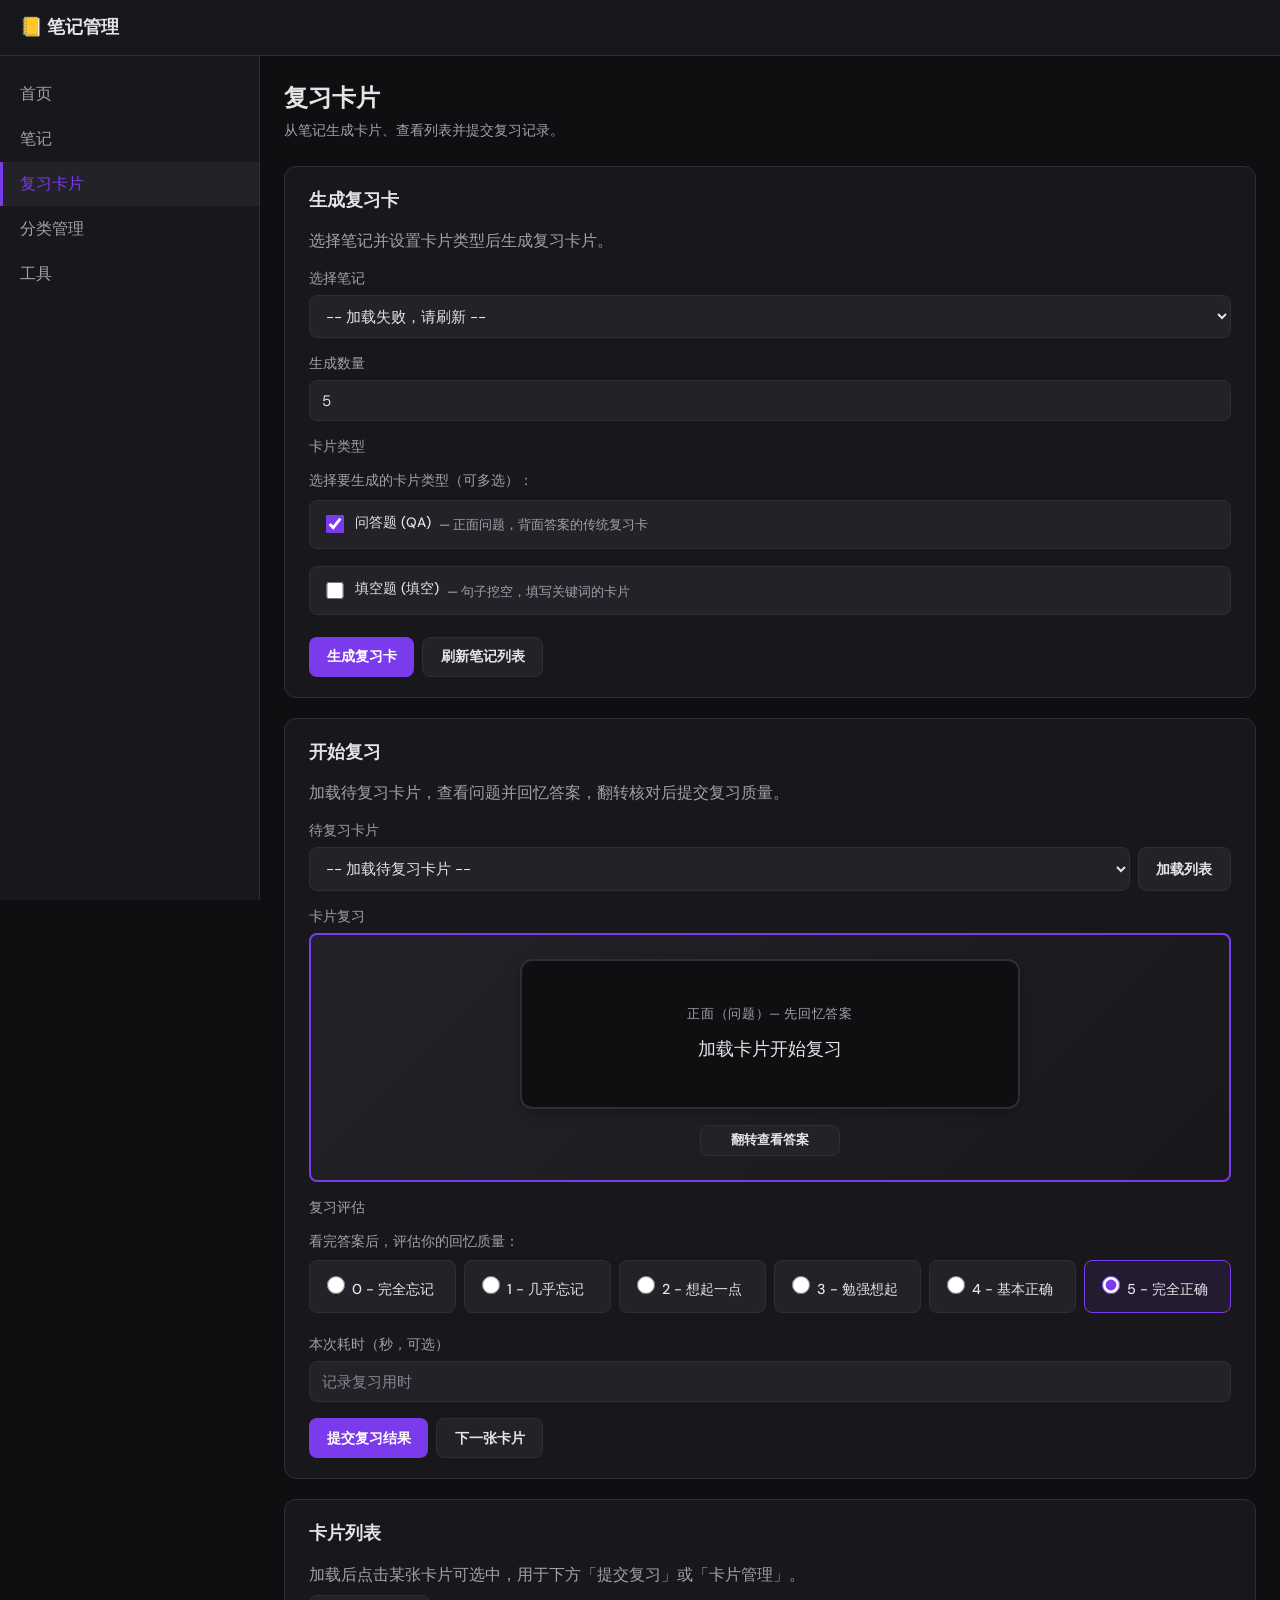
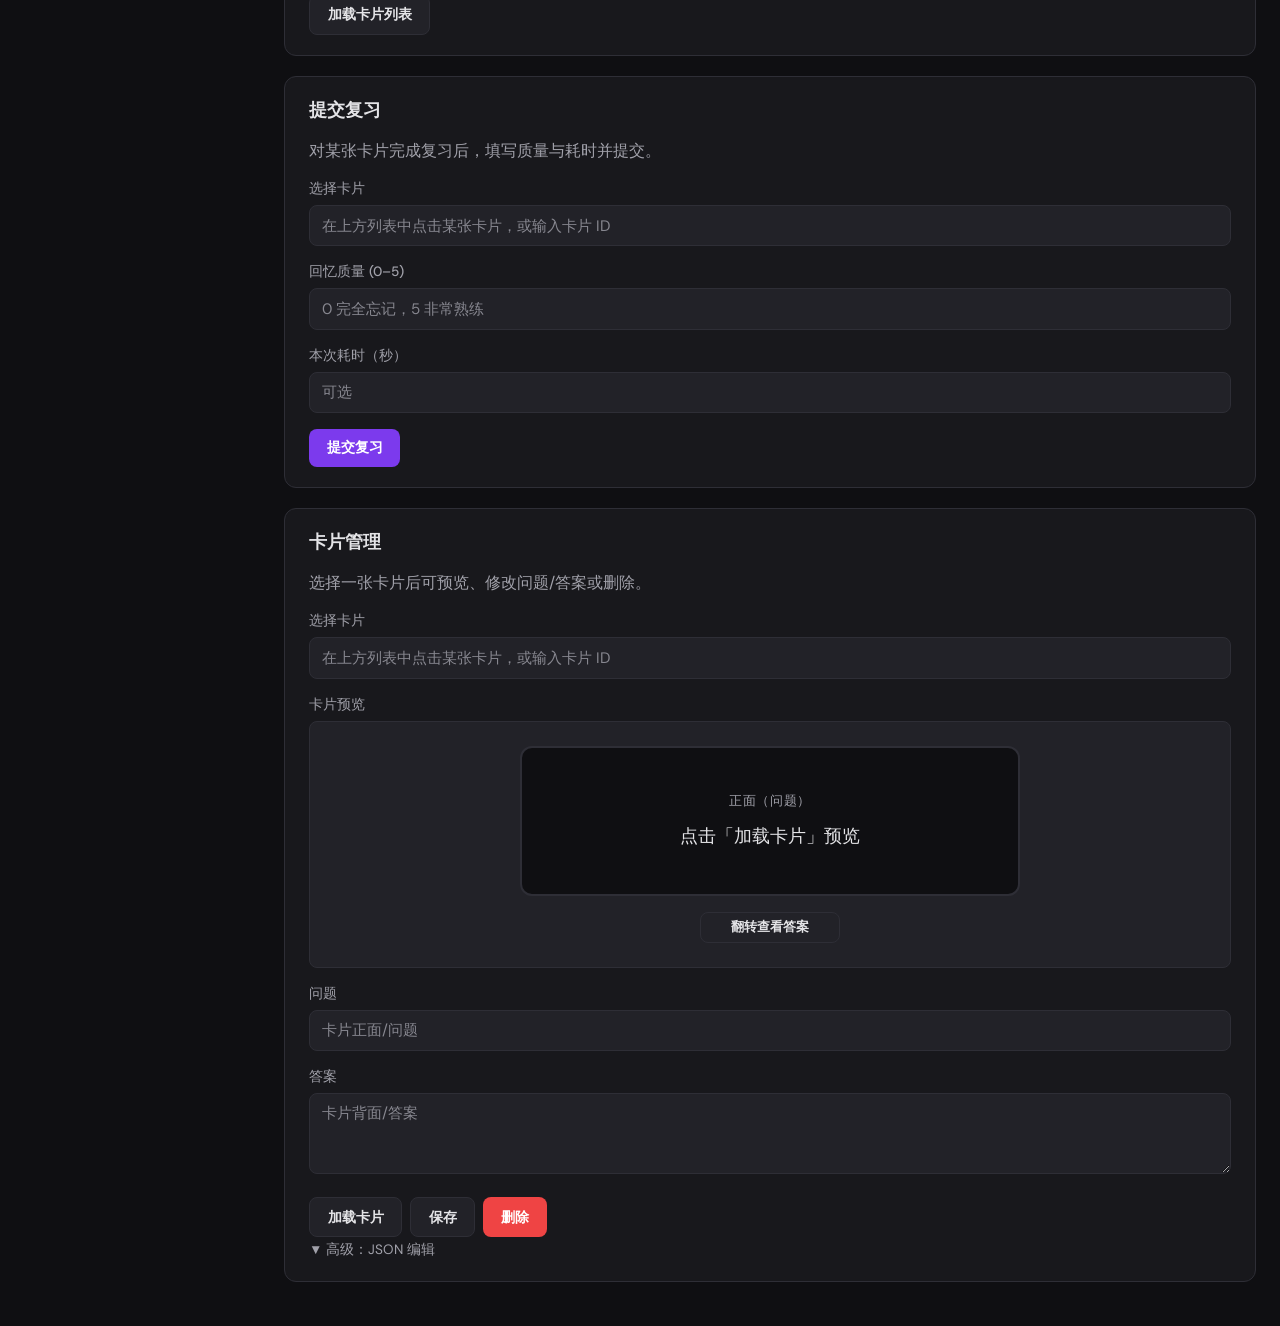
==== app/static/cards.html @ e65e79f5 "refractor: directories structure" ====
<!DOCTYPE html>
<html lang="zh-CN">
<head>
  <meta charset="UTF-8">
  <meta name="viewport" content="width=device-width, initial-scale=1">
  <title>复习卡片 - 笔记管理</title>
  <link rel="preconnect" href="https://fonts.googleapis.com">
  <link rel="preconnect" href="https://fonts.gstatic.com" crossorigin>
  <link href="https://fonts.googleapis.com/css2?family=DM+Sans:wght@400;500;600;700&display=swap" rel="stylesheet">
  <link rel="stylesheet" href="common.css">
</head>
<body>
  <header class="app-header">
    <div class="logo">
      <a href="index.html">📒 笔记管理</a>
    </div>
    <button type="button" class="nav-toggle" id="nav-toggle" aria-label="打开菜单">
      <svg width="24" height="24" fill="none" stroke="currentColor" stroke-width="2" viewBox="0 0 24 24"><path d="M4 6h16M4 12h16M4 18h16"/></svg>
    </button>
  </header>

  <div class="overlay" id="overlay"></div>
  <aside class="sidebar" id="sidebar">
    <nav>
      <ul>
        <li><a href="index.html">首页</a></li>
        <li><a href="notes.html">笔记</a></li>
        <li><a href="cards.html" class="active">复习卡片</a></li>
        <li><a href="categories.html">分类管理</a></li>
        <li><a href="tools.html">工具</a></li>
      </ul>
    </nav>
  </aside>

  <main class="main-wrap">
    <div class="page-header">
      <h1>复习卡片</h1>
      <p>从笔记生成卡片、查看列表并提交复习记录。</p>
    </div>

    <section class="card" id="generate">
      <h2>生成复习卡</h2>
      <p class="text-muted mb-0 mt-1">选择笔记并设置卡片类型后生成复习卡片。</p>

      <div class="form-group mt-2">
        <label>选择笔记</label>
        <select id="card-note-select">
          <option value="">-- 请选择笔记 --</option>
        </select>
        <span id="selected-note-title" class="text-muted" style="font-size:0.85rem; display:block; margin-top:0.25rem;"></span>
      </div>

      <div class="form-group">
        <label>生成数量</label>
        <input type="number" id="card-count" value="5" min="1" max="20" />
      </div>

      <div class="form-group">
        <label>卡片类型</label>
        <p class="text-muted mb-0" style="font-size:0.85rem;">选择要生成的卡片类型（可多选）：</p>
        <div class="card-type-options mt-1">
          <label class="checkbox-label">
            <input type="checkbox" name="card-type" value="qa" checked />
            <span>问答题 (QA)</span>
            <small class="text-muted">— 正面问题，背面答案的传统复习卡</small>
          </label>
          <label class="checkbox-label">
            <input type="checkbox" name="card-type" value="fill_blank" />
            <span>填空题 (填空)</span>
            <small class="text-muted">— 句子挖空，填写关键词的卡片</small>
          </label>
        </div>
      </div>

      <div class="btn-group">
        <button type="button" id="generate-cards-btn" class="btn btn-primary">生成复习卡</button>
        <button type="button" id="refresh-notes-btn" class="btn btn-secondary">刷新笔记列表</button>
      </div>

      <div id="cards-readable" class="result-readable" style="display:none;"></div>
      <div id="cards-advanced" style="display:none;"><span class="advanced-toggle" data-target="cards-raw">▼ 查看原始响应</span><pre id="cards-raw" class="raw-json" style="display:none;"></pre></div>
    </section>

    <section class="card" id="study-section">
      <h2>开始复习</h2>
      <p class="text-muted mb-0 mt-1">加载待复习卡片，查看问题并回忆答案，翻转核对后提交复习质量。</p>

      <div class="form-group mt-2">
        <label>待复习卡片</label>
        <div class="study-controls">
          <select id="study-card-select">
            <option value="">-- 加载待复习卡片 --</option>
          </select>
          <button type="button" id="load-review-cards-btn" class="btn btn-secondary">加载列表</button>
        </div>
        <span id="study-card-info" class="text-muted" style="font-size:0.85rem; display:block; margin-top:0.25rem;"></span>
      </div>

      <div class="form-group">
        <label>卡片复习</label>
        <div class="card-preview-container" id="study-card-preview-container">
          <div class="card-preview" id="study-card-preview">
            <div class="card-preview-front" id="study-card-preview-front">
              <span class="card-preview-label">正面（问题）— 先回忆答案</span>
              <div class="card-preview-content" id="study-card-question">加载卡片开始复习</div>
            </div>
            <div class="card-preview-back" id="study-card-preview-back" style="display:none;">
              <span class="card-preview-label">背面（答案）— 核对回忆</span>
              <div class="card-preview-content" id="study-card-answer"></div>
            </div>
          </div>
          <button type="button" id="study-flip-btn" class="btn btn-sm btn-secondary card-flip-btn">翻转查看答案</button>
        </div>
      </div>

      <div class="form-group">
        <label>复习评估</label>
        <p class="text-muted mb-0" style="font-size:0.85rem;">看完答案后，评估你的回忆质量：</p>
        <div class="quality-options mt-1">
          <label class="quality-option">
            <input type="radio" name="study-quality" value="0" />
            <span>0 - 完全忘记</span>
          </label>
          <label class="quality-option">
            <input type="radio" name="study-quality" value="1" />
            <span>1 - 几乎忘记</span>
          </label>
          <label class="quality-option">
            <input type="radio" name="study-quality" value="2" />
            <span>2 - 想起一点</span>
          </label>
          <label class="quality-option">
            <input type="radio" name="study-quality" value="3" />
            <span>3 - 勉强想起</span>
          </label>
          <label class="quality-option">
            <input type="radio" name="study-quality" value="4" />
            <span>4 - 基本正确</span>
          </label>
          <label class="quality-option">
            <input type="radio" name="study-quality" value="5" checked />
            <span>5 - 完全正确</span>
          </label>
        </div>
      </div>

      <div class="form-group">
        <label>本次耗时（秒，可选）</label>
        <input type="number" id="study-time" min="0" placeholder="记录复习用时" />
      </div>

      <div class="btn-group">
        <button type="button" id="submit-study-btn" class="btn btn-primary">提交复习结果</button>
        <button type="button" id="next-card-btn" class="btn btn-secondary">下一张卡片</button>
      </div>

      <div id="study-result" class="result-readable" style="display:none;"></div>
    </section>

    <section class="card">
      <h2>卡片列表</h2>
      <p class="text-muted mb-0 mt-1">加载后点击某张卡片可选中，用于下方「提交复习」或「卡片管理」。</p>
      <div class="btn-group mt-1">
        <button type="button" id="list-cards-btn" class="btn btn-secondary">加载卡片列表</button>
      </div>
      <div id="list-cards-table" class="table-wrap mt-2" style="display:none;"></div>
      <div id="list-cards-advanced" style="display:none;"><span class="advanced-toggle" data-target="list-cards-raw">▼ 查看原始响应</span><pre id="list-cards-raw" class="raw-json" style="display:none;"></pre></div>
    </section>

    <section class="card">
      <h2>提交复习</h2>
      <p class="text-muted mb-0 mt-1">对某张卡片完成复习后，填写质量与耗时并提交。</p>
      <div class="form-group mt-2">
        <label>选择卡片</label>
        <input type="number" id="review-card-id" placeholder="在上方列表中点击某张卡片，或输入卡片 ID" />
      </div>
      <div class="form-group">
        <label>回忆质量 (0–5)</label>
        <input type="number" id="review-quality" min="0" max="5" placeholder="0 完全忘记，5 非常熟练" />
      </div>
      <div class="form-group">
        <label>本次耗时（秒）</label>
        <input type="number" id="review-time" min="0" placeholder="可选" />
      </div>
      <div class="btn-group">
        <button type="button" id="review-card-btn" class="btn btn-primary">提交复习</button>
      </div>
      <div id="review-readable" class="result-readable" style="display:none;"></div>
      <div id="review-advanced" style="display:none;"><span class="advanced-toggle" data-target="review-raw">▼ 查看原始响应</span><pre id="review-raw" class="raw-json" style="display:none;"></pre></div>
    </section>

    <section class="card">
      <h2>卡片管理</h2>
      <p class="text-muted mb-0 mt-1">选择一张卡片后可预览、修改问题/答案或删除。</p>

      <div class="form-group mt-2">
        <label>选择卡片</label>
        <input type="number" id="current-card-id" placeholder="在上方列表中点击某张卡片，或输入卡片 ID" />
      </div>

      <div class="form-group">
        <label>卡片预览</label>
        <div class="card-preview-container" id="card-preview-container">
          <div class="card-preview" id="card-preview">
            <div class="card-preview-front" id="card-preview-front">
              <span class="card-preview-label">正面（问题）</span>
              <div class="card-preview-content" id="card-preview-question">点击「加载卡片」预览</div>
            </div>
            <div class="card-preview-back" id="card-preview-back" style="display:none;">
              <span class="card-preview-label">背面（答案）</span>
              <div class="card-preview-content" id="card-preview-answer"></div>
            </div>
          </div>
          <button type="button" id="flip-card-btn" class="btn btn-sm btn-secondary card-flip-btn">翻转查看答案</button>
        </div>
      </div>

      <div class="form-group">
        <label>问题</label>
        <input type="text" id="update-card-question" placeholder="卡片正面/问题" />
      </div>
      <div class="form-group">
        <label>答案</label>
        <textarea id="update-card-answer" rows="3" placeholder="卡片背面/答案"></textarea>
      </div>
      <div class="btn-group">
        <button type="button" id="load-card-btn" class="btn btn-secondary">加载卡片</button>
        <button type="button" id="update-card-btn" class="btn btn-secondary">保存</button>
        <button type="button" id="delete-card-btn" class="btn btn-danger">删除</button>
      </div>
      <span class="advanced-toggle mt-1" data-target="update-card-body">▼ 高级：JSON 编辑</span>
      <textarea id="update-card-body" class="raw-json mt-1" rows="2" placeholder='{"question":"问题","answer":"答案"}' style="display:none;"></textarea>
      <div id="card-mgmt-readable" class="result-readable" style="display:none;"></div>
      <div id="card-mgmt-advanced" style="display:none;"><span class="advanced-toggle" data-target="card-mgmt-raw">▼ 查看原始响应</span><pre id="card-mgmt-raw" class="raw-json" style="display:none;"></pre></div>
    </section>
  </main>

  <script type="module">
    import { api } from './api.js';

    function esc(s) {
      if (s == null) return '';
      const d = document.createElement('div');
      d.textContent = s;
      return d.innerHTML;
    }

    document.body.addEventListener('click', function (e) {
      const t = e.target.closest('.advanced-toggle');
      if (!t) return;
      const id = t.getAttribute('data-target');
      const el = document.getElementById(id);
      if (!el) return;
      e.preventDefault();
      const show = el.style.display === 'none';
      el.style.display = show ? 'block' : 'none';
      const closedText = id === 'update-card-body' ? '▼ 高级：JSON 编辑' : '▼ 查看原始响应';
      t.textContent = show ? '▲ 收起' : closedText;
    });

    document.getElementById('generate-cards-btn').addEventListener('click', async () => {
      const noteId = document.getElementById('card-note-select').value;
      const count = parseInt(document.getElementById('card-count').value, 10) || 5;

      // 获取选中的卡片类型
      const typeCheckboxes = document.querySelectorAll('input[name="card-type"]:checked');
      const types = Array.from(typeCheckboxes).map(cb => cb.value);

      const readEl = document.getElementById('cards-readable');
      const advEl = document.getElementById('cards-advanced');

      if (!noteId) {
        readEl.innerHTML = '<span style="color:var(--danger);">请先选择笔记</span>';
        readEl.style.display = 'block';
        return;
      }

      if (types.length === 0) {
        readEl.innerHTML = '<span style="color:var(--danger);">请至少选择一种卡片类型</span>';
        readEl.style.display = 'block';
        return;
      }

      readEl.innerHTML = '生成中…';
      readEl.style.display = 'block';
      advEl.style.display = 'none';

      try {
        const res = await api.generateCards(noteId, { count, card_types: types });
        const d = res.data || {};
        const cards = d.cards || [];
        let html = '<p class="success-msg">' + (res.message || '成功生成 ' + cards.length + ' 张卡片') + '</p>';
        cards.forEach((c, i) => {
          const q = (c.question || '').slice(0, 80) + ((c.question || '').length > 80 ? '…' : '');
          const a = (c.answer || '').slice(0, 80) + ((c.answer || '').length > 80 ? '…' : '');
          html += '<div class="detail-row"><span class="detail-label">' + (i + 1) + '</span><span class="detail-value"><strong>问</strong> ' + esc(q) + '<br><strong>答</strong> ' + esc(a) + '</span></div>';
        });
        readEl.innerHTML = html;
        advEl.style.display = 'block';
        document.getElementById('cards-raw').textContent = JSON.stringify(res, null, 2);
      } catch (err) {
        readEl.innerHTML = '<span style="color:var(--danger);">错误: ' + esc(err + '') + '</span>';
      }
    });

    // 加载笔记列表
    async function loadNotesList() {
      const select = document.getElementById('card-note-select');
      const titleEl = document.getElementById('selected-note-title');

      try {
        const data = await api.getNotes({ page: 1, page_size: 100 });
        const notes = data.items || [];

        // 保存当前选择
        const currentValue = select.value;

        // 清空并重建选项
        select.innerHTML = '<option value="">-- 请选择笔记 --</option>';

        notes.forEach(note => {
          const option = document.createElement('option');
          option.value = note.id;
          option.textContent = `#${note.id} - ${note.title || '无标题'} (${note.category?.name || '未分类'})`;
          select.appendChild(option);
        });

        // 恢复选择（如果有）
        if (currentValue) {
          select.value = currentValue;
        }

        // 检查URL参数
        const params = new URLSearchParams(location.search);
        const generateNoteId = params.get('generate');
        if (generateNoteId) {
          select.value = generateNoteId;
          // 显示标题
          const note = notes.find(n => n.id == generateNoteId);
          if (note) {
            titleEl.textContent = `已选择: ${note.title || '无标题'}`;
          }
        }

      } catch (err) {
        console.error('加载笔记列表失败:', err);
        select.innerHTML = '<option value="">-- 加载失败，请刷新 --</option>';
      }
    }

    // 刷新按钮
    document.getElementById('refresh-notes-btn').addEventListener('click', loadNotesList);

    // 选择变化时更新标题显示
    document.getElementById('card-note-select').addEventListener('change', async (e) => {
      const noteId = e.target.value;
      const titleEl = document.getElementById('selected-note-title');
      if (noteId) {
        try {
          const note = await api.getNote(noteId);
          titleEl.textContent = `已选择: ${note.title || '无标题'}`;
        } catch (err) {
          titleEl.textContent = '';
        }
      } else {
        titleEl.textContent = '';
      }
    });

    // 页面加载时自动加载笔记列表
    loadNotesList();

    // ========== 复习功能 ==========
    let reviewCardsList = []; // 存储待复习卡片列表
    let currentStudyIndex = -1; // 当前复习的卡片索引

    // 加载待复习卡片列表
    document.getElementById('load-review-cards-btn').addEventListener('click', async () => {
      const select = document.getElementById('study-card-select');
      const infoEl = document.getElementById('study-card-info');

      select.innerHTML = '<option value="">-- 加载中... --</option>';
      infoEl.textContent = '';

      try {
        // 获取需要复习的卡片
        const data = await api.getReviewCards(50);
        reviewCardsList = data.items || [];

        if (reviewCardsList.length === 0) {
          select.innerHTML = '<option value="">-- 暂无待复习卡片 --</option>';
          infoEl.textContent = '今天没有需要复习的卡片，去生成一些新卡片吧！';
          return;
        }

        // 填充下拉列表
        select.innerHTML = '<option value="">-- 选择卡片开始复习 --</option>';
        reviewCardsList.forEach((card, index) => {
          const option = document.createElement('option');
          option.value = index;
          const q = (card.question || '').slice(0, 30) + ((card.question || '').length > 30 ? '…' : '');
          option.textContent = `#${card.id} - ${q}`;
          select.appendChild(option);
        });

        infoEl.textContent = `共 ${reviewCardsList.length} 张卡片待复习`;

      } catch (err) {
        console.error('加载复习卡片失败:', err);
        select.innerHTML = '<option value="">-- 加载失败 --</option>';
        infoEl.textContent = '加载失败，请重试';
      }
    });

    // 选择卡片进行复习
    document.getElementById('study-card-select').addEventListener('change', (e) => {
      const index = parseInt(e.target.value, 10);
      if (isNaN(index) || index < 0 || index >= reviewCardsList.length) {
        resetStudyPreview();
        return;
      }

      currentStudyIndex = index;
      const card = reviewCardsList[index];

      // 更新预览
      updateStudyPreview(card.question, card.answer);
      showStudyFront();

      // 更新信息显示
      const infoEl = document.getElementById('study-card-info');
      const nextReview = card.next_review ? card.next_review.slice(0, 10) : '未安排';
      infoEl.textContent = `卡片 #${card.id} | 类型: ${card.card_type || 'qa'} | 下次复习: ${nextReview}`;
    });

    // 翻转复习卡片
    document.getElementById('study-flip-btn').addEventListener('click', () => {
      const front = document.getElementById('study-card-preview-front');
      const back = document.getElementById('study-card-preview-back');
      const btn = document.getElementById('study-flip-btn');

      if (back.style.display === 'none') {
        // 显示背面（答案）
        front.style.display = 'none';
        back.style.display = 'flex';
        btn.textContent = '翻转查看问题';
      } else {
        // 显示正面（问题）
        showStudyFront();
      }
    });

    // 显示复习卡片正面
    function showStudyFront() {
      const front = document.getElementById('study-card-preview-front');
      const back = document.getElementById('study-card-preview-back');
      const btn = document.getElementById('study-flip-btn');

      front.style.display = 'flex';
      back.style.display = 'none';
      btn.textContent = '翻转查看答案';
    }

    // 更新复习卡片预览
    function updateStudyPreview(question, answer) {
      document.getElementById('study-card-question').textContent = question || '（无问题）';
      document.getElementById('study-card-answer').textContent = answer || '（无答案）';
    }

    // 重置复习预览
    function resetStudyPreview() {
      updateStudyPreview('加载卡片开始复习', '');
      showStudyFront();
      currentStudyIndex = -1;
    }

    // 提交复习结果
    document.getElementById('submit-study-btn').addEventListener('click', async () => {
      if (currentStudyIndex < 0 || currentStudyIndex >= reviewCardsList.length) {
        const resultEl = document.getElementById('study-result');
        resultEl.innerHTML = '<span style="color:var(--danger);">请先选择卡片</span>';
        resultEl.style.display = 'block';
        return;
      }

      const card = reviewCardsList[currentStudyIndex];
      const qualityRadio = document.querySelector('input[name="study-quality"]:checked');
      const quality = qualityRadio ? parseInt(qualityRadio.value, 10) : 3;
      const time = parseInt(document.getElementById('study-time').value, 10) || 0;

      const resultEl = document.getElementById('study-result');
      resultEl.innerHTML = '提交中…';
      resultEl.style.display = 'block';

      try {
        const res = await api.reviewCard(card.id, { quality, time_spent: time });
        const d = res.data || {};
        const nextStr = d.next_review ? d.next_review.slice(0, 10) : '-';

        resultEl.innerHTML = `
          <p class="success-msg">复习完成！</p>
          <div class="detail-row">
            <span class="detail-label">评分</span>
            <span class="detail-value">${quality} 分</span>
          </div>
          <div class="detail-row">
            <span class="detail-label">下次复习</span>
            <span class="detail-value">${nextStr}</span>
          </div>
          <div class="detail-row">
            <span class="detail-label">间隔</span>
            <span class="detail-value">${d.interval || '-'} 天</span>
          </div>
        `;

        // 更新卡片列表中的复习次数
        card.review_count = (card.review_count || 0) + 1;

      } catch (err) {
        resultEl.innerHTML = '<span style="color:var(--danger);">提交失败: ' + esc(err + '') + '</span>';
      }
    });

    // 下一张卡片
    document.getElementById('next-card-btn').addEventListener('click', () => {
      if (reviewCardsList.length === 0) {
        const resultEl = document.getElementById('study-result');
        resultEl.innerHTML = '<span style="color:var(--warning);">请先加载卡片列表</span>';
        resultEl.style.display = 'block';
        return;
      }

      // 找到下一张卡片
      let nextIndex = currentStudyIndex + 1;
      if (nextIndex >= reviewCardsList.length) {
        nextIndex = 0; // 循环到第一张
      }

      // 更新下拉选择
      const select = document.getElementById('study-card-select');
      select.value = nextIndex;

      // 触发change事件
      select.dispatchEvent(new Event('change'));

      // 清空结果提示
      document.getElementById('study-result').style.display = 'none';
    });

    document.getElementById('list-cards-btn').addEventListener('click', async () => {
      const tableEl = document.getElementById('list-cards-table');
      const advEl = document.getElementById('list-cards-advanced');
      tableEl.innerHTML = '加载中…';
      tableEl.style.display = 'block';
      advEl.style.display = 'none';
      try {
        const data = await api.getCards({ page: 1, page_size: 100 });
        const items = data.items || [];
        if (!items.length) {
          tableEl.innerHTML = '<p class="text-muted">暂无卡片。请先从笔记生成。</p>';
        } else {
          let html = '<table><thead><tr><th>ID</th><th>问题</th><th>答案</th><th>类型</th><th>下次复习</th><th>复习次数</th></tr></thead><tbody>';
          items.forEach(c => {
            const q = (c.question || '').slice(0, 40) + ((c.question || '').length > 40 ? '…' : '');
            const a = (c.answer || '').slice(0, 40) + ((c.answer || '').length > 40 ? '…' : '');
            const next = c.next_review ? c.next_review.slice(0, 10) : '-';
            html += '<tr data-card-id="' + c.id + '" role="button" tabindex="0"><td>' + c.id + '</td><td>' + esc(q) + '</td><td>' + esc(a) + '</td><td>' + esc(c.card_type || '') + '</td><td>' + next + '</td><td>' + (c.review_count || 0) + '</td></tr>';
          });
          html += '</tbody></table>';
          tableEl.innerHTML = html;
          tableEl.querySelectorAll('tr[data-card-id]').forEach(tr => {
            tr.addEventListener('click', async function () {
              const cardId = this.dataset.cardId;
              document.getElementById('current-card-id').value = cardId;
              document.getElementById('review-card-id').value = cardId;

              // 自动加载卡片到预览
              try {
                const card = await api.getCard(cardId);
                document.getElementById('update-card-question').value = card.question || '';
                document.getElementById('update-card-answer').value = card.answer || '';
                updateCardPreview(card.question, card.answer);
                showCardFront();
              } catch (err) {
                console.error('自动加载卡片失败:', err);
              }
            });
          });
        }
        advEl.style.display = 'block';
        document.getElementById('list-cards-raw').textContent = JSON.stringify(data, null, 2);
      } catch (err) {
        tableEl.innerHTML = '<span style="color:var(--danger);">错误: ' + esc(err + '') + '</span>';
      }
    });

    document.getElementById('review-card-btn').addEventListener('click', async () => {
      const id = document.getElementById('review-card-id').value;
      const quality = parseInt(document.getElementById('review-quality').value, 10);
      const time = parseInt(document.getElementById('review-time').value, 10) || 0;
      const readEl = document.getElementById('review-readable');
      const advEl = document.getElementById('review-advanced');
      if (!id) { readEl.innerHTML = '<span style="color:var(--danger);">请选择或输入卡片 ID</span>'; readEl.style.display = 'block'; return; }
      readEl.innerHTML = '提交中…';
      readEl.style.display = 'block';
      advEl.style.display = 'none';
      try {
        const res = await api.reviewCard(id, { quality, time_spent: time });
        const d = res.data || {};
        const nextStr = d.next_review ? d.next_review.slice(0, 10) : '-';
        readEl.innerHTML = '<p class="success-msg">' + (res.message || '复习已记录') + '</p><div class="detail-row"><span class="detail-label">下次复习</span><span class="detail-value">' + nextStr + '</span></div><div class="detail-row"><span class="detail-label">间隔（天）</span><span class="detail-value">' + (d.interval ?? '-') + '</span></div>';
        readEl.style.display = 'block';
        advEl.style.display = 'block';
        document.getElementById('review-raw').textContent = JSON.stringify(res, null, 2);
      } catch (err) {
        readEl.innerHTML = '<span style="color:var(--danger);">错误: ' + esc(err + '') + '</span>';
      }
    });

    // 加载卡片按钮
    document.getElementById('load-card-btn').addEventListener('click', async () => {
      const id = document.getElementById('current-card-id').value;
      const readEl = document.getElementById('card-mgmt-readable');

      if (!id) {
        readEl.innerHTML = '<span style="color:var(--danger);">请选择或输入卡片 ID</span>';
        readEl.style.display = 'block';
        return;
      }

      readEl.innerHTML = '加载中…';
      readEl.style.display = 'block';

      try {
        const card = await api.getCard(id);

        // 填充编辑框
        document.getElementById('update-card-question').value = card.question || '';
        document.getElementById('update-card-answer').value = card.answer || '';

        // 更新预览
        updateCardPreview(card.question, card.answer);

        // 重置为正面
        showCardFront();

        readEl.innerHTML = '<p class="success-msg">卡片已加载</p>';
      } catch (err) {
        readEl.innerHTML = '<span style="color:var(--danger);">错误: ' + esc(err + '') + '</span>';
      }
    });

    // 翻转卡片按钮
    document.getElementById('flip-card-btn').addEventListener('click', () => {
      const front = document.getElementById('card-preview-front');
      const back = document.getElementById('card-preview-back');
      const btn = document.getElementById('flip-card-btn');

      if (back.style.display === 'none') {
        // 显示背面
        front.style.display = 'none';
        back.style.display = 'flex';
        btn.textContent = '翻转查看问题';
      } else {
        // 显示正面
        showCardFront();
      }
    });

    // 显示卡片正面
    function showCardFront() {
      const front = document.getElementById('card-preview-front');
      const back = document.getElementById('card-preview-back');
      const btn = document.getElementById('flip-card-btn');

      front.style.display = 'flex';
      back.style.display = 'none';
      btn.textContent = '翻转查看答案';
    }

    // 更新卡片预览
    function updateCardPreview(question, answer) {
      document.getElementById('card-preview-question').textContent = question || '（无问题）';
      document.getElementById('card-preview-answer').textContent = answer || '（无答案）';
    }

    // 监听编辑框变化，实时更新预览
    document.getElementById('update-card-question').addEventListener('input', () => {
      const question = document.getElementById('update-card-question').value;
      const answer = document.getElementById('update-card-answer').value;
      updateCardPreview(question, answer);
    });

    document.getElementById('update-card-answer').addEventListener('input', () => {
      const question = document.getElementById('update-card-question').value;
      const answer = document.getElementById('update-card-answer').value;
      updateCardPreview(question, answer);
    });

    document.getElementById('update-card-btn').addEventListener('click', async () => {
      const id = document.getElementById('current-card-id').value;
      const jsonEl = document.getElementById('update-card-body');
      const useJson = jsonEl.style.display !== 'none' && jsonEl.value.trim();
      const readEl = document.getElementById('card-mgmt-readable');
      const advEl = document.getElementById('card-mgmt-advanced');
      if (!id) { readEl.innerHTML = '<span style="color:var(--danger);">请选择或输入卡片 ID</span>'; readEl.style.display = 'block'; return; }
      let body;
      if (useJson) {
        try {
          body = JSON.parse(jsonEl.value);
        } catch (err) {
          readEl.innerHTML = '<span style="color:var(--danger);">JSON 格式错误</span>';
          readEl.style.display = 'block';
          return;
        }
      } else {
        body = {
          question: document.getElementById('update-card-question').value.trim() || undefined,
          answer: document.getElementById('update-card-answer').value
        };
      }
      readEl.innerHTML = '保存中…';
      readEl.style.display = 'block';
      advEl.style.display = 'none';
      try {
        const res = await api.updateCard(id, body);
        const d = res.data || {};
        readEl.innerHTML = '<p class="success-msg">保存成功</p><div class="detail-row"><span class="detail-label">问题</span><span class="detail-value">' + esc(d.question || '') + '</span></div>';
        advEl.style.display = 'block';
        document.getElementById('card-mgmt-raw').textContent = JSON.stringify(res, null, 2);

        // 更新预览
        updateCardPreview(d.question, d.answer);
        showCardFront();
      } catch (err) {
        readEl.innerHTML = '<span style="color:var(--danger);">错误: ' + esc(err + '') + '</span>';
      }
    });

    document.getElementById('delete-card-btn').addEventListener('click', async () => {
      const id = document.getElementById('current-card-id').value;
      const readEl = document.getElementById('card-mgmt-readable');
      const advEl = document.getElementById('card-mgmt-advanced');
      if (!id) { readEl.innerHTML = '<span style="color:var(--danger);">请选择或输入卡片 ID</span>'; readEl.style.display = 'block'; return; }
      if (!confirm('确定删除该卡片？')) return;
      readEl.innerHTML = '删除中…';
      readEl.style.display = 'block';
      advEl.style.display = 'none';
      try {
        await api.deleteCard(id);
        readEl.innerHTML = '<p class="success-msg">删除成功</p>';
        document.getElementById('current-card-id').value = '';
        document.getElementById('review-card-id').value = '';

        // 清理编辑框和预览
        document.getElementById('update-card-question').value = '';
        document.getElementById('update-card-answer').value = '';
        updateCardPreview('', '');
        showCardFront();
      } catch (err) {
        readEl.innerHTML = '<span style="color:var(--danger);">错误: ' + esc(err + '') + '</span>';
      }
    });
  </script>

  <script>
    (function () {
      var toggle = document.getElementById('nav-toggle');
      var sidebar = document.getElementById('sidebar');
      var overlay = document.getElementById('overlay');
      function open() { sidebar.classList.add('open'); overlay.classList.add('open'); }
      function close() { sidebar.classList.remove('open'); overlay.classList.remove('open'); }
      toggle && toggle.addEventListener('click', open);
      overlay && overlay.addEventListener('click', close);
    })();
  </script>
</body>
</html>
---- app/static/common.css ----
/* Note Organizer - 共用样式与响应式布局 */
:root {
  --bg: #0f0f12;
  --surface: #18181c;
  --surface2: #222228;
  --border: #2e2e36;
  --text: #e4e4e7;
  --text-muted: #a1a1aa;
  --accent: #7c3aed;
  --accent-hover: #8b5cf6;
  --success: #22c55e;
  --warning: #f59e0b;
  --danger: #ef4444;
  --radius: 12px;
  --radius-sm: 8px;
  --nav-width: 260px;
  --header-h: 56px;
}

* {
  box-sizing: border-box;
}

body {
  margin: 0;
  font-family: 'DM Sans', -apple-system, BlinkMacSystemFont, sans-serif;
  background: var(--bg);
  color: var(--text);
  min-height: 100vh;
  line-height: 1.5;
}

a {
  color: var(--accent);
  text-decoration: none;
}
a:hover {
  color: var(--accent-hover);
}

.app-header {
  position: fixed;
  top: 0;
  left: 0;
  right: 0;
  height: var(--header-h);
  background: var(--surface);
  border-bottom: 1px solid var(--border);
  display: flex;
  align-items: center;
  justify-content: space-between;
  padding: 0 1rem 0 0;
  z-index: 100;
}

.app-header .logo {
  display: flex;
  align-items: center;
  gap: 0.75rem;
  padding: 0 1.25rem;
  font-weight: 700;
  font-size: 1.15rem;
  color: var(--text);
}
.app-header .logo a {
  color: inherit;
}

.nav-toggle {
  display: none;
  background: none;
  border: none;
  color: var(--text);
  padding: 0.5rem;
  cursor: pointer;
  border-radius: var(--radius-sm);
}

.sidebar {
  position: fixed;
  top: var(--header-h);
  left: 0;
  width: var(--nav-width);
  height: calc(100vh - var(--header-h));
  background: var(--surface);
  border-right: 1px solid var(--border);
  padding: 1rem 0;
  overflow-y: auto;
  z-index: 99;
  transition: transform 0.2s ease, opacity 0.2s ease;
}

.sidebar nav ul {
  list-style: none;
  margin: 0;
  padding: 0;
}

.sidebar nav a {
  display: flex;
  align-items: center;
  gap: 0.75rem;
  padding: 0.65rem 1.25rem;
  color: var(--text-muted);
  font-weight: 500;
  transition: color 0.15s, background 0.15s;
}

.sidebar nav a:hover,
.sidebar nav a.active {
  color: var(--text);
  background: var(--surface2);
}

.sidebar nav a.active {
  color: var(--accent);
  border-left: 3px solid var(--accent);
  padding-left: calc(1.25rem - 3px);
}

.main-wrap {
  margin-top: var(--header-h);
  margin-left: var(--nav-width);
  min-height: calc(100vh - var(--header-h));
  padding: 1.5rem;
  transition: margin-left 0.2s ease;
}

.page-header {
  margin-bottom: 1.5rem;
}

.page-header h1 {
  font-size: 1.5rem;
  font-weight: 700;
  margin: 0 0 0.25rem 0;
  color: var(--text);
}

.page-header p {
  margin: 0;
  color: var(--text-muted);
  font-size: 0.9rem;
}

.card {
  background: var(--surface);
  border: 1px solid var(--border);
  border-radius: var(--radius);
  padding: 1.25rem 1.5rem;
  margin-bottom: 1.25rem;
}

.card h2 {
  font-size: 1.1rem;
  font-weight: 600;
  margin: 0 0 1rem 0;
  color: var(--text);
}

.form-group {
  margin-bottom: 1rem;
}

.form-group label {
  display: block;
  font-size: 0.85rem;
  font-weight: 500;
  color: var(--text-muted);
  margin-bottom: 0.35rem;
}

input[type="text"],
input[type="number"],
input[type="search"],
textarea,
select {
  width: 100%;
  padding: 0.6rem 0.75rem;
  background: var(--surface2);
  border: 1px solid var(--border);
  border-radius: var(--radius-sm);
  color: var(--text);
  font-size: 0.95rem;
  font-family: inherit;
}

input:focus,
textarea:focus,
select:focus {
  outline: none;
  border-color: var(--accent);
  box-shadow: 0 0 0 3px rgba(124, 58, 237, 0.2);
}

input::placeholder,
textarea::placeholder {
  color: var(--text-muted);
  opacity: 0.8;
}

textarea {
  min-height: 80px;
  resize: vertical;
}

.checkbox-label {
  display: inline-flex;
  align-items: center;
  gap: 0.5rem;
  cursor: pointer;
  font-size: 0.9rem;
  color: var(--text-muted);
}

input[type="checkbox"] {
  width: 1.1rem;
  height: 1.1rem;
  accent-color: var(--accent);
}

.btn {
  display: inline-flex;
  align-items: center;
  justify-content: center;
  gap: 0.5rem;
  padding: 0.6rem 1.1rem;
  font-size: 0.9rem;
  font-weight: 600;
  font-family: inherit;
  border: none;
  border-radius: var(--radius-sm);
  cursor: pointer;
  transition: background 0.15s, transform 0.1s;
}

.btn:active {
  transform: scale(0.98);
}

.btn-primary {
  background: var(--accent);
  color: #fff;
}

.btn-primary:hover {
  background: var(--accent-hover);
}

.btn-secondary {
  background: var(--surface2);
  color: var(--text);
  border: 1px solid var(--border);
}

.btn-secondary:hover {
  background: var(--border);
}

.btn-danger {
  background: var(--danger);
  color: #fff;
}

.btn-danger:hover {
  background: #dc2626;
}

.btn-group {
  display: flex;
  flex-wrap: wrap;
  gap: 0.5rem;
  margin-top: 0.75rem;
}

.result-box {
  margin-top: 1rem;
  padding: 1rem;
  background: var(--surface2);
  border-radius: var(--radius-sm);
  border: 1px solid var(--border);
  font-size: 0.85rem;
  overflow-x: auto;
  white-space: pre-wrap;
  word-break: break-word;
  color: var(--text-muted);
  max-height: 280px;
  overflow-y: auto;
}

.table-wrap {
  overflow-x: auto;
  margin-top: 1rem;
  border-radius: var(--radius-sm);
  border: 1px solid var(--border);
}

table {
  width: 100%;
  border-collapse: collapse;
  font-size: 0.9rem;
}

th, td {
  padding: 0.65rem 1rem;
  text-align: left;
  border-bottom: 1px solid var(--border);
}

th {
  background: var(--surface2);
  font-weight: 600;
  color: var(--text-muted);
  white-space: nowrap;
}

tr:last-child td {
  border-bottom: none;
}

tr[data-note-id] {
  cursor: pointer;
}

.dash-cards {
  display: grid;
  grid-template-columns: repeat(auto-fill, minmax(200px, 1fr));
  gap: 1rem;
  margin-top: 1rem;
}

.dash-card {
  display: block;
  background: var(--surface);
  border: 1px solid var(--border);
  border-radius: var(--radius);
  padding: 1.25rem;
  text-align: center;
  transition: border-color 0.15s, transform 0.1s;
}

.dash-card:hover {
  border-color: var(--accent);
  transform: translateY(-2px);
}

.dash-card .icon {
  font-size: 2rem;
  margin-bottom: 0.5rem;
  opacity: 0.9;
}

.dash-card span {
  display: block;
  font-weight: 600;
  color: var(--text);
}

.dash-card small {
  font-size: 0.8rem;
  color: var(--text-muted);
}

.text-muted { color: var(--text-muted); }
.mt-1 { margin-top: 0.5rem; }
.mt-2 { margin-top: 1rem; }
.mb-0 { margin-bottom: 0; }

/* 易读结果区域 */
.result-readable {
  margin-top: 1rem;
  padding: 1rem 1.25rem;
  background: var(--surface2);
  border-radius: var(--radius-sm);
  border: 1px solid var(--border);
  font-size: 0.9rem;
  color: var(--text);
}

.result-readable .detail-row {
  display: flex;
  gap: 0.5rem;
  margin-bottom: 0.5rem;
  align-items: flex-start;
}

.result-readable .detail-row:last-child { margin-bottom: 0; }

.result-readable .detail-label {
  color: var(--text-muted);
  min-width: 5rem;
  flex-shrink: 0;
}

.result-readable .detail-value {
  word-break: break-word;
  white-space: pre-wrap;
}

.result-readable .content-block {
  max-height: 200px;
  overflow-y: auto;
  white-space: pre-wrap;
  word-break: break-word;
}

.advanced-toggle {
  margin-top: 0.75rem;
  font-size: 0.85rem;
  color: var(--text-muted);
  cursor: pointer;
  user-select: none;
}

.advanced-toggle:hover { color: var(--accent); }

.raw-json {
  margin-top: 0.5rem;
  padding: 0.75rem;
  background: var(--bg);
  border-radius: var(--radius-sm);
  font-size: 0.8rem;
  white-space: pre-wrap;
  word-break: break-word;
  color: var(--text-muted);
  max-height: 200px;
  overflow: auto;
}

.tag-list {
  display: flex;
  flex-wrap: wrap;
  gap: 0.35rem;
}

.tag-list span {
  padding: 0.2rem 0.5rem;
  background: var(--border);
  border-radius: 4px;
  font-size: 0.85rem;
}

.success-msg { color: var(--success); }

/* 笔记编辑器增强样式 */
.editor-wrapper {
  background: var(--surface2);
  border: 1px solid var(--border);
  border-radius: var(--radius-sm);
  overflow: hidden;
  margin-bottom: 0.75rem;
}

.editor-toolbar {
  display: flex;
  justify-content: space-between;
  align-items: center;
  padding: 0.5rem 0.75rem;
  background: var(--bg);
  border-bottom: 1px solid var(--border);
  flex-wrap: wrap;
  gap: 0.5rem;
}

.editor-stats {
  font-size: 0.8rem;
  color: var(--text-muted);
}

.editor-actions {
  display: flex;
  gap: 0.5rem;
}

.btn-sm {
  padding: 0.35rem 0.6rem;
  font-size: 0.8rem;
}

.editor-container {
  display: flex;
  flex-direction: row;
  min-height: 400px;
}

.image-preview-panel {
  width: 350px;
  min-width: 350px;
  max-width: 50%;
  padding: 1rem;
  background: var(--bg);
  border-right: 1px solid var(--border);
  display: flex;
  flex-direction: column;
  gap: 0.5rem;
  overflow-y: auto;
}

.image-preview-panel img {
  width: 100%;
  height: auto;
  max-height: 600px;
  object-fit: contain;
  border-radius: var(--radius-sm);
  border: 1px solid var(--border);
  background: var(--surface2);
}

.image-preview-label {
  font-size: 0.8rem;
  color: var(--text-muted);
  text-align: center;
  padding: 0.5rem 0;
  border-top: 1px solid var(--border);
  margin-top: 0.5rem;
}

.image-preview-placeholder {
  display: flex;
  align-items: center;
  justify-content: center;
  height: 200px;
  background: var(--surface2);
  border-radius: var(--radius-sm);
  color: var(--text-muted);
  font-size: 0.9rem;
}

.editor-main {
  flex: 1;
  display: flex;
  flex-direction: column;
  min-width: 0;
  min-height: 400px;
}

#update-note-content {
  width: 100%;
  min-height: 350px;
  height: 100%;
  max-height: 800px;
  padding: 1rem;
  background: var(--surface2);
  border: none;
  border-radius: 0;
  color: var(--text);
  font-size: 1rem;
  font-family: inherit;
  line-height: 1.7;
  resize: vertical;
  outline: none;
}

#update-note-content:focus {
  background: var(--surface);
}

.find-replace-panel {
  padding: 0.75rem;
  background: var(--bg);
  border-top: 1px solid var(--border);
}

.find-replace-row {
  display: flex;
  flex-wrap: wrap;
  gap: 0.5rem;
  align-items: center;
}

.find-replace-row input {
  flex: 1;
  min-width: 120px;
  padding: 0.4rem 0.6rem;
  background: var(--surface2);
  border: 1px solid var(--border);
  border-radius: var(--radius-sm);
  color: var(--text);
  font-size: 0.85rem;
}

.find-replace-btns {
  display: flex;
  gap: 0.35rem;
  flex-wrap: wrap;
  align-items: center;
}

.find-status {
  font-size: 0.8rem;
  color: var(--text-muted);
  margin-left: 0.5rem;
}

.find-status.found {
  color: var(--success);
}

.find-status.not-found {
  color: var(--danger);
}

@media (max-width: 768px) {
  .editor-container {
    flex-direction: column;
    min-height: 300px;
  }

  .image-preview-panel {
    width: 100%;
    min-width: auto;
    max-width: 100%;
    border-right: none;
    border-bottom: 1px solid var(--border);
    flex-direction: column;
    max-height: 300px;
  }

  .image-preview-panel img {
    max-height: 250px;
  }

  .editor-main {
    min-height: 300px;
  }

  #update-note-content {
    min-height: 250px;
  }

  .find-replace-row {
    flex-direction: column;
    align-items: stretch;
  }

  .find-replace-row input {
    width: 100%;
  }

  .find-replace-btns {
    justify-content: flex-start;
  }
}

@media (max-width: 768px) {
  .sidebar {
    position: fixed;
    top: var(--header-h);
    left: 0;
    width: 100%;
    max-width: 280px;
    height: calc(100vh - var(--header-h));
    transform: translateX(-100%);
    box-shadow: 4px 0 20px rgba(0,0,0,0.3);
  }

  .sidebar.open {
    transform: translateX(0);
  }

  .nav-toggle {
    display: flex;
    align-items: center;
    justify-content: center;
  }

  .main-wrap {
    margin-left: 0;
    padding: 1rem;
  }

  .dash-cards {
    grid-template-columns: 1fr 1fr;
  }

  .btn-group {
    flex-direction: column;
  }

  .btn-group .btn {
    width: 100%;
  }

  th, td {
    padding: 0.5rem 0.65rem;
    font-size: 0.8rem;
  }
}

@media (min-width: 769px) and (max-width: 1024px) {
  .main-wrap {
    padding: 1.25rem;
  }

  .dash-cards {
    grid-template-columns: repeat(3, 1fr);
  }
}

.overlay {
  display: none;
  position: fixed;
  inset: 0;
  background: rgba(0,0,0,0.5);
  z-index: 98;
  top: var(--header-h);
}

.overlay.open {
  display: block;
}

/* 卡片类型选择样式 */
.card-type-options {
  display: flex;
  flex-direction: column;
  gap: 0.75rem;
}

.card-type-options .checkbox-label {
  display: flex;
  align-items: flex-start;
  gap: 0.5rem;
  padding: 0.75rem;
  background: var(--surface2);
  border-radius: var(--radius-sm);
  border: 1px solid var(--border);
  cursor: pointer;
  transition: border-color 0.15s;
}

.card-type-options .checkbox-label:hover {
  border-color: var(--accent);
}

.card-type-options input[type="checkbox"] {
  margin-top: 0.15rem;
}

.card-type-options span {
  font-weight: 500;
  color: var(--text);
}

.card-type-options small {
  display: block;
  margin-top: 0.15rem;
  font-size: 0.8rem;
}

/* 笔记选择下拉框 */
#card-note-select {
  width: 100%;
  padding: 0.6rem 0.75rem;
  background: var(--surface2);
  border: 1px solid var(--border);
  border-radius: var(--radius-sm);
  color: var(--text);
  font-size: 0.95rem;
  font-family: inherit;
  cursor: pointer;
}

#card-note-select:focus {
  outline: none;
  border-color: var(--accent);
  box-shadow: 0 0 0 3px rgba(124, 58, 237, 0.2);
}

#card-note-select option {
  background: var(--surface2);
  color: var(--text);
  padding: 0.5rem;
}

/* 卡片预览样式 */
.card-preview-container {
  background: var(--surface2);
  border: 1px solid var(--border);
  border-radius: var(--radius-sm);
  padding: 1.5rem;
  min-height: 200px;
  display: flex;
  flex-direction: column;
  align-items: center;
  gap: 1rem;
}

.card-preview {
  width: 100%;
  max-width: 500px;
  min-height: 150px;
  background: var(--bg);
  border: 2px solid var(--border);
  border-radius: var(--radius);
  padding: 1.5rem;
  display: flex;
  flex-direction: column;
  justify-content: center;
  transition: all 0.3s ease;
}

.card-preview-front,
.card-preview-back {
  display: flex;
  flex-direction: column;
  align-items: center;
  gap: 0.75rem;
}

.card-preview-label {
  font-size: 0.8rem;
  color: var(--text-muted);
  text-transform: uppercase;
  letter-spacing: 0.05em;
}

.card-preview-content {
  font-size: 1.1rem;
  color: var(--text);
  text-align: center;
  line-height: 1.6;
  white-space: pre-wrap;
  word-break: break-word;
  width: 100%;
}

.card-preview-back .card-preview-content {
  color: var(--success);
}

.card-flip-btn {
  min-width: 140px;
}

/* 复习控制样式 */
.study-controls {
  display: flex;
  gap: 0.5rem;
  flex-wrap: wrap;
}

.study-controls select {
  flex: 1;
  min-width: 200px;
  padding: 0.6rem 0.75rem;
  background: var(--surface2);
  border: 1px solid var(--border);
  border-radius: var(--radius-sm);
  color: var(--text);
  font-size: 0.95rem;
  font-family: inherit;
  cursor: pointer;
}

.study-controls select:focus {
  outline: none;
  border-color: var(--accent);
  box-shadow: 0 0 0 3px rgba(124, 58, 237, 0.2);
}

/* 质量评分选项 */
.quality-options {
  display: grid;
  grid-template-columns: repeat(auto-fit, minmax(140px, 1fr));
  gap: 0.5rem;
}

.quality-option {
  display: flex;
  align-items: center;
  gap: 0.5rem;
  padding: 0.75rem;
  background: var(--surface2);
  border: 1px solid var(--border);
  border-radius: var(--radius-sm);
  cursor: pointer;
  transition: all 0.15s;
}

.quality-option:hover {
  border-color: var(--accent);
  background: var(--bg);
}

.quality-option input[type="radio"] {
  width: 1.1rem;
  height: 1.1rem;
  accent-color: var(--accent);
}

.quality-option span {
  font-size: 0.9rem;
  color: var(--text);
}

.quality-option:has(input:checked) {
  border-color: var(--accent);
  background: rgba(124, 58, 237, 0.1);
}

/* 复习区域特殊样式 */
#study-section .card-preview-container {
  background: linear-gradient(135deg, var(--surface2) 0%, var(--surface) 100%);
  border: 2px solid var(--accent);
}

#study-section .card-preview {
  border: 2px solid var(--border);
  box-shadow: 0 4px 12px rgba(0, 0, 0, 0.2);
}

@media (max-width: 768px) {
  .study-controls {
    flex-direction: column;
  }

  .study-controls select {
    width: 100%;
  }

  .quality-options {
    grid-template-columns: 1fr 1fr;
  }
}
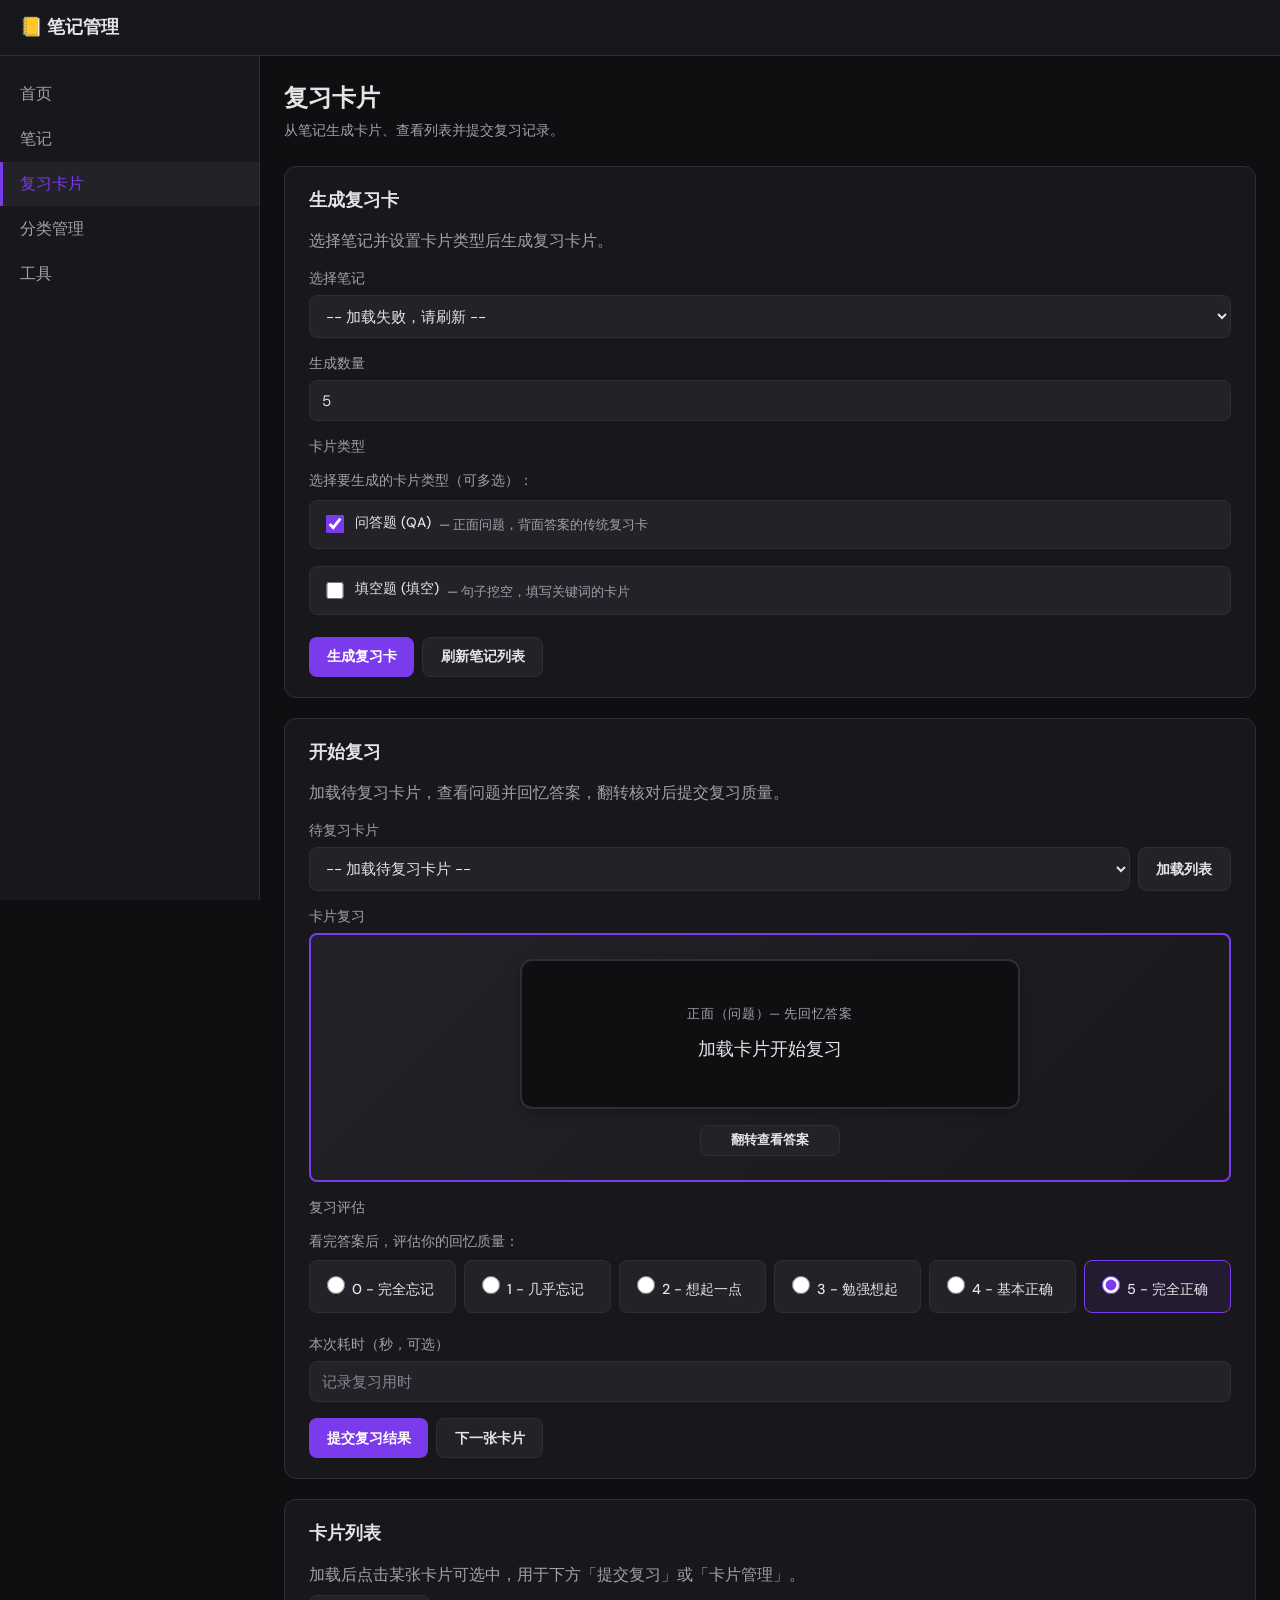
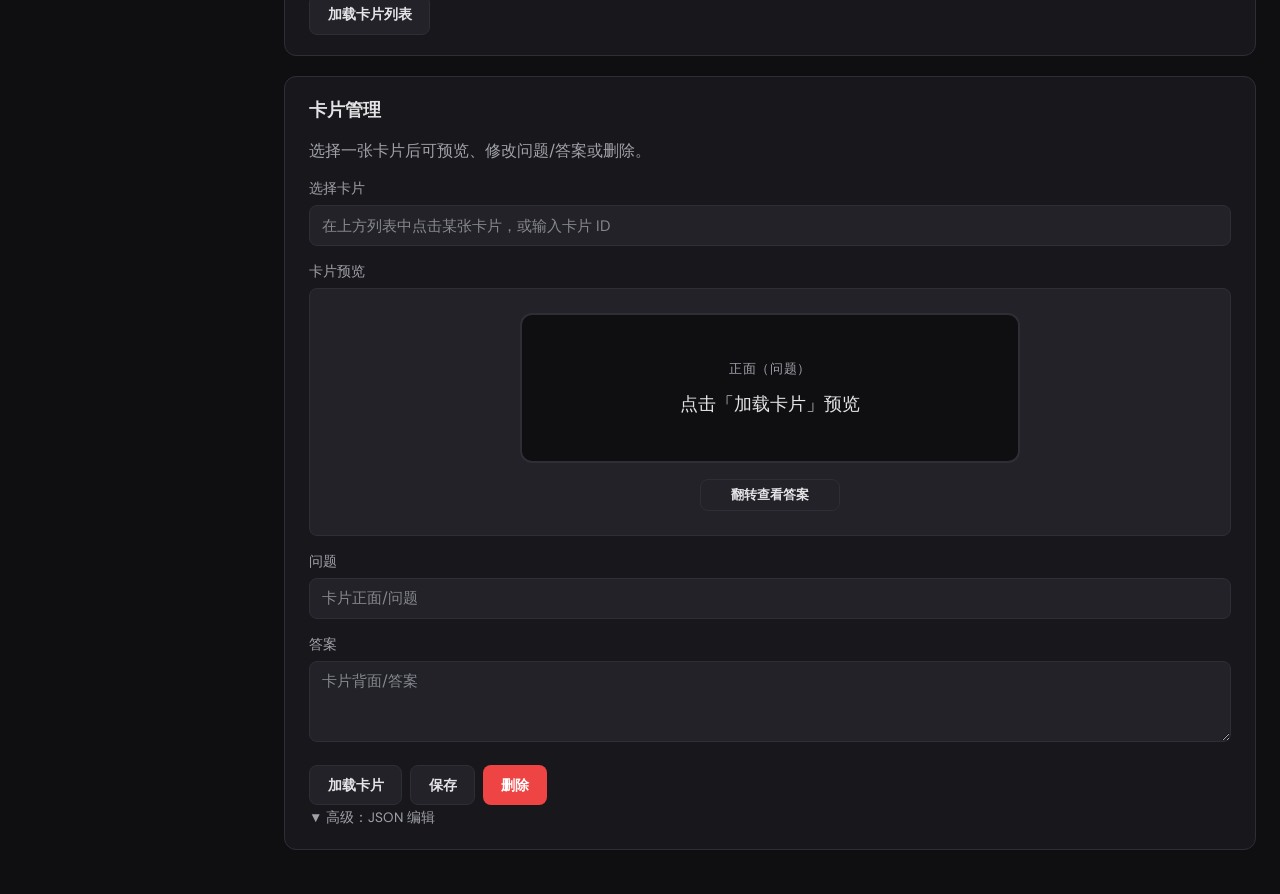
==== commit 98056417: "优化卡片生成与复习" ====
--- a/app/static/cards.html
+++ b/app/static/cards.html
@@ -167,29 +167,7 @@
       <div id="list-cards-advanced" style="display:none;"><span class="advanced-toggle" data-target="list-cards-raw">▼ 查看原始响应</span><pre id="list-cards-raw" class="raw-json" style="display:none;"></pre></div>
     </section>
 
-    <section class="card">
-      <h2>提交复习</h2>
-      <p class="text-muted mb-0 mt-1">对某张卡片完成复习后，填写质量与耗时并提交。</p>
-      <div class="form-group mt-2">
-        <label>选择卡片</label>
-        <input type="number" id="review-card-id" placeholder="在上方列表中点击某张卡片，或输入卡片 ID" />
-      </div>
-      <div class="form-group">
-        <label>回忆质量 (0–5)</label>
-        <input type="number" id="review-quality" min="0" max="5" placeholder="0 完全忘记，5 非常熟练" />
-      </div>
-      <div class="form-group">
-        <label>本次耗时（秒）</label>
-        <input type="number" id="review-time" min="0" placeholder="可选" />
-      </div>
-      <div class="btn-group">
-        <button type="button" id="review-card-btn" class="btn btn-primary">提交复习</button>
-      </div>
-      <div id="review-readable" class="result-readable" style="display:none;"></div>
-      <div id="review-advanced" style="display:none;"><span class="advanced-toggle" data-target="review-raw">▼ 查看原始响应</span><pre id="review-raw" class="raw-json" style="display:none;"></pre></div>
-    </section>
-
-    <section class="card">
+<section class="card">
       <h2>卡片管理</h2>
       <p class="text-muted mb-0 mt-1">选择一张卡片后可预览、修改问题/答案或删除。</p>
 
@@ -290,10 +268,9 @@
         const d = res.data || {};
         const cards = d.cards || [];
         let html = '<p class="success-msg">' + (res.message || '成功生成 ' + cards.length + ' 张卡片') + '</p>';
-        cards.forEach((c, i) => {
+cards.forEach((c, i) => {
           const q = (c.question || '').slice(0, 80) + ((c.question || '').length > 80 ? '…' : '');
-          const a = (c.answer || '').slice(0, 80) + ((c.answer || '').length > 80 ? '…' : '');
-          html += '<div class="detail-row"><span class="detail-label">' + (i + 1) + '</span><span class="detail-value"><strong>问</strong> ' + esc(q) + '<br><strong>答</strong> ' + esc(a) + '</span></div>';
+          html += '<div class="detail-row"><span class="detail-label">' + (i + 1) + '</span><span class="detail-value"><strong>问</strong> ' + esc(q) + '</span></div>';
         });
         readEl.innerHTML = html;
         advEl.style.display = 'block';
@@ -559,20 +536,18 @@
         if (!items.length) {
           tableEl.innerHTML = '<p class="text-muted">暂无卡片。请先从笔记生成。</p>';
         } else {
-          let html = '<table><thead><tr><th>ID</th><th>问题</th><th>答案</th><th>类型</th><th>下次复习</th><th>复习次数</th></tr></thead><tbody>';
+let html = '<table><thead><tr><th>ID</th><th>问题</th><th>答案</th><th>类型</th><th>下次复习</th><th>复习次数</th></tr></thead><tbody>';
           items.forEach(c => {
             const q = (c.question || '').slice(0, 40) + ((c.question || '').length > 40 ? '…' : '');
-            const a = (c.answer || '').slice(0, 40) + ((c.answer || '').length > 40 ? '…' : '');
             const next = c.next_review ? c.next_review.slice(0, 10) : '-';
-            html += '<tr data-card-id="' + c.id + '" role="button" tabindex="0"><td>' + c.id + '</td><td>' + esc(q) + '</td><td>' + esc(a) + '</td><td>' + esc(c.card_type || '') + '</td><td>' + next + '</td><td>' + (c.review_count || 0) + '</td></tr>';
+            html += '<tr data-card-id="' + c.id + '" role="button" tabindex="0"><td>' + c.id + '</td><td>' + esc(q) + '</td><td style="color:var(--text-muted);">***</td><td>' + esc(c.card_type || '') + '</td><td>' + next + '</td><td>' + (c.review_count || 0) + '</td></tr>';
           });
           html += '</tbody></table>';
           tableEl.innerHTML = html;
           tableEl.querySelectorAll('tr[data-card-id]').forEach(tr => {
-            tr.addEventListener('click', async function () {
+tr.addEventListener('click', async function () {
               const cardId = this.dataset.cardId;
               document.getElementById('current-card-id').value = cardId;
-              document.getElementById('review-card-id').value = cardId;
 
               // 自动加载卡片到预览
               try {
@@ -592,30 +567,7 @@
       } catch (err) {
         tableEl.innerHTML = '<span style="color:var(--danger);">错误: ' + esc(err + '') + '</span>';
       }
-    });
-
-    document.getElementById('review-card-btn').addEventListener('click', async () => {
-      const id = document.getElementById('review-card-id').value;
-      const quality = parseInt(document.getElementById('review-quality').value, 10);
-      const time = parseInt(document.getElementById('review-time').value, 10) || 0;
-      const readEl = document.getElementById('review-readable');
-      const advEl = document.getElementById('review-advanced');
-      if (!id) { readEl.innerHTML = '<span style="color:var(--danger);">请选择或输入卡片 ID</span>'; readEl.style.display = 'block'; return; }
-      readEl.innerHTML = '提交中…';
-      readEl.style.display = 'block';
-      advEl.style.display = 'none';
-      try {
-        const res = await api.reviewCard(id, { quality, time_spent: time });
-        const d = res.data || {};
-        const nextStr = d.next_review ? d.next_review.slice(0, 10) : '-';
-        readEl.innerHTML = '<p class="success-msg">' + (res.message || '复习已记录') + '</p><div class="detail-row"><span class="detail-label">下次复习</span><span class="detail-value">' + nextStr + '</span></div><div class="detail-row"><span class="detail-label">间隔（天）</span><span class="detail-value">' + (d.interval ?? '-') + '</span></div>';
-        readEl.style.display = 'block';
-        advEl.style.display = 'block';
-        document.getElementById('review-raw').textContent = JSON.stringify(res, null, 2);
-      } catch (err) {
-        readEl.innerHTML = '<span style="color:var(--danger);">错误: ' + esc(err + '') + '</span>';
-      }
-    });
+});
 
     // 加载卡片按钮
     document.getElementById('load-card-btn').addEventListener('click', async () => {
@@ -750,7 +702,6 @@
         await api.deleteCard(id);
         readEl.innerHTML = '<p class="success-msg">删除成功</p>';
         document.getElementById('current-card-id').value = '';
-        document.getElementById('review-card-id').value = '';
 
         // 清理编辑框和预览
         document.getElementById('update-card-question').value = '';
